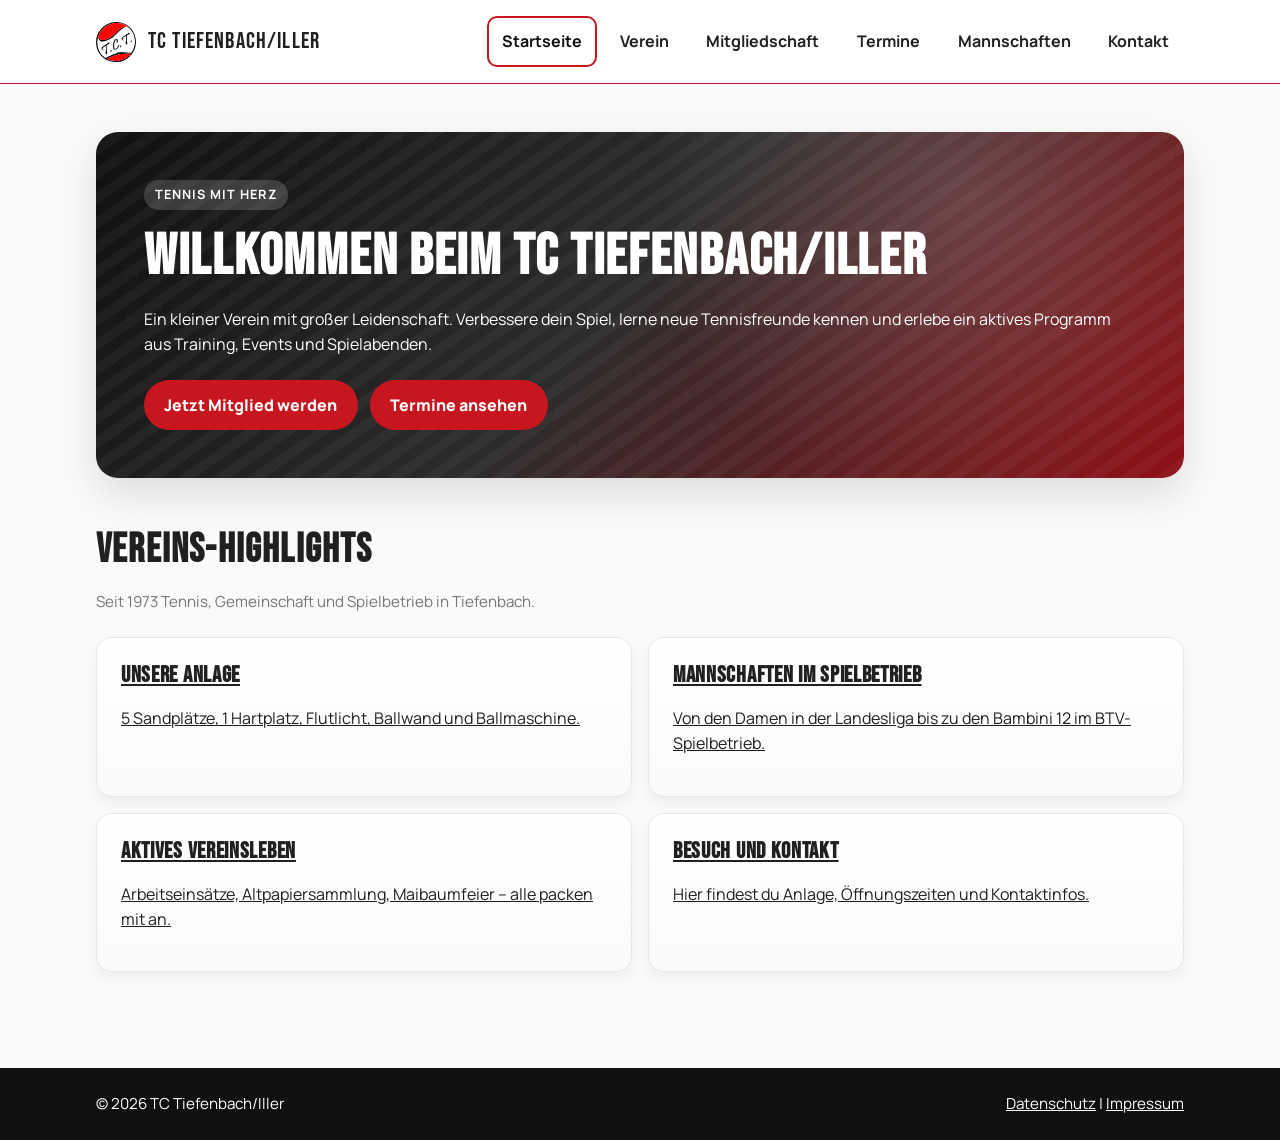
==== index.html @ e9e4abec "First version" ====
<!doctype html>
<html lang="de">
  <head>
    <meta charset="UTF-8" />
    <meta name="viewport" content="width=device-width, initial-scale=1.0" />
    <title>TC Tiefenbach/Iller | Startseite</title>
    <meta
      name="description"
      content="Der TC Tiefenbach/Iller ist ein einladender Tennisverein mit Training, Events und Spielbetrieb für alle Altersgruppen."
    />
    <meta property="og:title" content="TC Tiefenbach/Iller" />
    <meta
      property="og:description"
      content="Moderner, gemeinschaftsorientierter Tennissport für Einsteiger und Wettkampfspieler."
    />
    <meta property="og:type" content="website" />
    <link rel="preload" href="fonts/manrope-400.woff2" as="font" type="font/woff2" crossorigin="anonymous" />
    <link rel="preload" href="fonts/manrope-700.woff2" as="font" type="font/woff2" crossorigin="anonymous" />
    <link rel="preload" href="fonts/bebas-neue-400.woff2" as="font" type="font/woff2" crossorigin="anonymous" />
    <link rel="icon" href="images/tc-tiefenbach-logo-without-text.svg" type="image/svg+xml" />
    <link rel="stylesheet" href="css/style.css" />
  </head>
  <body class="home-page">
    <a class="skip-link" href="#main-content">Zum Inhalt springen</a>
    <header class="site-header">
      <div class="header-inner">
        <a class="brand" href="index.html" aria-label="TC Tiefenbach/Iller Startseite">
          <span class="brand-mark" aria-hidden="true"></span>
          <span class="brand-text">TC Tiefenbach/Iller</span>
        </a>
        <button
          class="nav-toggle"
          type="button"
          data-nav-toggle
          aria-expanded="false"
          aria-controls="primary-nav"
        >
          Menü
        </button>
        <nav id="primary-nav" class="primary-nav" data-primary-nav aria-label="Hauptnavigation">
          <ul>
            <li><a aria-current="page" href="index.html">Startseite</a></li>
            <li><a href="about.html">Verein</a></li>
            <li><a href="membership.html">Mitgliedschaft</a></li>
            <li><a href="schedule.html">Termine</a></li>
            <li><a href="teams.html">Mannschaften</a></li>
            <li><a href="contact.html">Kontakt</a></li>
          </ul>
        </nav>
      </div>
    </header>

    <main id="main-content" class="page">
      <section class="hero reveal">
        <span class="kicker">Tennis mit Herz</span>
        <h1>Willkommen beim TC Tiefenbach/Iller</h1>
        <p>
          Ein kleiner Verein mit großer Leidenschaft. Verbessere dein Spiel, lerne
          neue Tennisfreunde kennen und erlebe ein aktives Programm aus Training,
          Events und Spielabenden.
        </p>
        <div class="actions">
          <a class="btn btn-primary" href="membership.html">Jetzt Mitglied werden</a>
          <a class="btn btn-primary" href="schedule.html">Termine ansehen</a>
        </div>
      </section>

      <section class="section reveal" aria-labelledby="highlights-title">
        <div class="section-header">
          <h2 id="highlights-title">Vereins-Highlights</h2>
          <p class="meta">Seit 1973 Tennis, Gemeinschaft und Spielbetrieb in Tiefenbach.</p>
        </div>
        <div class="grid two">
          <a class="card card-muted" href="about.html">
            <h3>Unsere Anlage</h3>
            <p>5 Sandplätze, 1 Hartplatz, Flutlicht, Ballwand und Ballmaschine.</p>
          </a>
          <a class="card card-muted" href="teams.html">
            <h3>Mannschaften im Spielbetrieb</h3>
            <p>Von den Damen in der Landesliga bis zu den Bambini 12 im BTV-Spielbetrieb.</p>
          </a>
          <a class="card card-muted" href="schedule.html">
            <h3>Aktives Vereinsleben</h3>
            <p>Arbeitseinsätze, Altpapiersammlung, Maibaumfeier – alle packen mit an.</p>
          </a>
          <a class="card card-muted" href="contact.html">
            <h3>Besuch und Kontakt</h3>
            <p>Hier findest du Anlage, Öffnungszeiten und Kontaktinfos.</p>
          </a>
        </div>
      </section>
    </main>

    <footer class="site-footer">
      <div class="footer-inner">
        <p class="meta">© 2026 TC Tiefenbach/Iller</p>
        <p class="meta"><a href="privacy-policy.html">Datenschutz</a> | <a href="impressum.html">Impressum</a></p>
      </div>
    </footer>
    <script src="js/main.js"></script>
  </body>
</html>
---- css/style.css ----
@font-face {
  font-family: "Manrope";
  src: url("../fonts/manrope-400.woff2") format("woff2");
  font-weight: 400;
  font-style: normal;
  font-display: swap;
}

@font-face {
  font-family: "Manrope";
  src: url("../fonts/manrope-600.woff2") format("woff2");
  font-weight: 600;
  font-style: normal;
  font-display: swap;
}

@font-face {
  font-family: "Manrope";
  src: url("../fonts/manrope-700.woff2") format("woff2");
  font-weight: 700;
  font-style: normal;
  font-display: swap;
}

@font-face {
  font-family: "Manrope";
  src: url("../fonts/manrope-800.woff2") format("woff2");
  font-weight: 800;
  font-style: normal;
  font-display: swap;
}

@font-face {
  font-family: "Bebas Neue";
  src: url("../fonts/bebas-neue-400.woff2") format("woff2");
  font-weight: 400;
  font-style: normal;
  font-display: swap;
}

:root {
  --color-red: #c7161f;
  --color-red-dark: #8f1016;
  --color-red-soft: #f9d8da;
  --color-white: #ffffff;
  --color-black: #101010;
  --color-ink: #202020;
  --color-gray-100: #f4f4f4;
  --color-gray-300: #d8d8d8;
  --color-gray-500: #767676;
  --shadow-soft: 0 16px 40px rgb(0 0 0 / 0.12);
  --radius: 16px;
  --radius-sm: 10px;
  --container: 1120px;
  --space-1: 0.5rem;
  --space-2: 0.75rem;
  --space-3: 1rem;
  --space-4: 1.5rem;
  --space-5: 2rem;
  --space-6: 3rem;
}

* {
  box-sizing: border-box;
}

html {
  scroll-behavior: smooth;
}

body {
  margin: 0;
  min-height: 100vh;
  color: var(--color-ink);
  background: #ffffff;
  font-family: "Manrope", "Segoe UI", sans-serif;
  line-height: 1.55;
}

.home-page {
  background: #fafafa;
}

.about-page {
  background: #fafafa;
}

.schedule-page {
  background: #fafafa;
}

.membership-page {
  background: #fafafa;
}

.membership-page .actions {
  justify-content: center;
}

.news-page {
  background: #fafafa;
}

.contact-page {
  background: #fafafa;
}

a {
  color: inherit;
}

img {
  max-width: 100%;
  display: block;
}

.skip-link {
  position: absolute;
  left: -999px;
  top: 8px;
  z-index: 999;
  background: var(--color-black);
  color: var(--color-white);
  padding: var(--space-2) var(--space-3);
  border-radius: var(--radius-sm);
}

.skip-link:focus {
  left: 8px;
}

.site-header {
  position: sticky;
  top: 0;
  z-index: 50;
  border-bottom: 1px solid var(--color-red);
  backdrop-filter: blur(8px);
  background: rgb(255 255 255 / 0.92);
}

.header-inner {
  max-width: var(--container);
  margin: 0 auto;
  padding: var(--space-3);
  display: flex;
  align-items: center;
  justify-content: space-between;
  gap: var(--space-3);
}

.brand {
  display: flex;
  align-items: center;
  gap: var(--space-2);
  text-decoration: none;
}

.brand-mark {
  width: 40px;
  height: 40px;
  background-image: url("../images/tc-tiefenbach-logo-without-text.svg");
  background-size: contain;
  background-position: center;
  background-repeat: no-repeat;
}

.brand-text {
  font-family: "Bebas Neue", "Trebuchet MS", sans-serif;
  font-size: 1.45rem;
  letter-spacing: 0.05em;
}

.nav-toggle {
  border: 1px solid var(--color-black);
  background: var(--color-white);
  border-radius: 999px;
  padding: 0.55rem 0.85rem;
  color: var(--color-black);
  font-weight: 700;
}

.primary-nav {
  position: absolute;
  left: 0;
  right: 0;
  top: calc(100% + 1px);
  background: var(--color-white);
  border-bottom: 1px solid rgb(0 0 0 / 0.08);
  padding: var(--space-3) var(--space-3) var(--space-3);
  display: none;
}

.primary-nav.is-open {
  display: block;
}

.primary-nav ul {
  list-style: none;
  margin: 0;
  padding: 0;
  display: grid;
  gap: var(--space-1);
}

.primary-nav a {
  display: block;
  padding: 0.7rem 0.8rem;
  text-decoration: none;
  border-radius: var(--radius-sm);
  font-weight: 700;
  border: 2px solid transparent;
}

.primary-nav a:hover,
.primary-nav a:focus-visible {
  background: var(--color-gray-100);
  color: var(--color-black);
}

.primary-nav a[aria-current="page"] {
  background: transparent;
  border-color: var(--color-red);
  color: var(--color-black);
}

.page {
  max-width: var(--container);
  margin: 0 auto;
  padding: var(--space-5) var(--space-3) var(--space-6);
}

.hero {
  background:
    linear-gradient(130deg, var(--color-black), #2c2c2c 48%, var(--color-red-dark));
  color: var(--color-white);
  border-radius: calc(var(--radius) + 6px);
  padding: var(--space-5);
  box-shadow: var(--shadow-soft);
  overflow: hidden;
  position: relative;
}

.hero::after {
  content: "";
  position: absolute;
  inset: 0;
  background:
    radial-gradient(circle at 80% 20%, rgb(255 255 255 / 0.14), transparent 35%),
    repeating-linear-gradient(
      145deg,
      transparent,
      transparent 10px,
      rgb(255 255 255 / 0.04) 10px,
      rgb(255 255 255 / 0.04) 20px
    );
  pointer-events: none;
}

.hero > * {
  position: relative;
  z-index: 1;
}

.kicker {
  display: inline-block;
  margin-bottom: var(--space-2);
  padding: 0.3rem 0.7rem;
  border-radius: 999px;
  background: rgb(255 255 255 / 0.16);
  font-size: 0.8rem;
  font-weight: 700;
  letter-spacing: 0.08em;
  text-transform: uppercase;
}

h1,
h2,
h3 {
  margin: 0 0 var(--space-3);
  line-height: 1.2;
  font-family: "Bebas Neue", "Trebuchet MS", sans-serif;
  letter-spacing: 0.03em;
}

h1 {
  font-size: clamp(2.1rem, 9vw, 3.6rem);
}

h2 {
  font-size: clamp(1.7rem, 6vw, 2.5rem);
}

h3 {
  font-size: 1.45rem;
}

p {
  margin-top: 0;
  margin-bottom: var(--space-3);
}

.actions {
  display: flex;
  flex-wrap: wrap;
  gap: var(--space-2);
  margin-top: var(--space-4);
}

.btn {
  display: inline-flex;
  align-items: center;
  justify-content: center;
  min-height: 44px;
  border-radius: 999px;
  text-decoration: none;
  font-weight: 800;
  padding: 0.65rem 1.15rem;
  border: 2px solid transparent;
  transition: transform 0.2s ease, background-color 0.2s ease, border-color 0.2s ease;
}

.btn:focus-visible,
.nav-toggle:focus-visible,
a:focus-visible {
  outline: 3px solid var(--color-red);
  outline-offset: 2px;
}

.btn:hover {
  transform: translateY(-1px);
}

.btn-primary {
  background: var(--color-red);
  color: var(--color-white);
}

.btn-primary:hover {
  background: var(--color-red-dark);
}

.btn-secondary {
  background: transparent;
  color: var(--color-black);
  border-color: var(--color-black);
}

.section {
  margin-top: var(--space-6);
}

.section-header {
  margin-bottom: var(--space-4);
}

.grid {
  display: grid;
  gap: var(--space-3);
}

.card {
  background: var(--color-white);
  border: 1px solid rgb(0 0 0 / 0.08);
  border-radius: var(--radius);
  padding: var(--space-4);
  box-shadow: 0 6px 14px rgb(0 0 0 / 0.05);
}

.card strong {
  color: var(--color-red-dark);
}

.card-muted {
  background: linear-gradient(180deg, #fff, #fafafa);
}

.table-wrap {
  overflow-x: auto;
  border-radius: var(--radius);
  border: 1px solid rgb(0 0 0 / 0.1);
}

table {
  width: 100%;
  border-collapse: collapse;
  min-width: 560px;
  background: var(--color-white);
}

th,
td {
  padding: 0.85rem;
  text-align: left;
  border-bottom: 1px solid var(--color-gray-300);
}

th {
  background: var(--color-black);
  color: var(--color-white);
  font-size: 0.9rem;
}

tr.next-event td {
  background: rgb(199 22 31 / 0.08);
  border-top: 2px solid var(--color-red);
  border-bottom: 2px solid var(--color-red);
}

.month-break td {
  background: var(--color-white);
  color: var(--color-red-dark);
  font-weight: 800;
  letter-spacing: 0.02em;
  text-align: center;
  border-top: 2px solid var(--color-red);
  border-bottom: 2px solid var(--color-red);
}

.meta {
  color: var(--color-gray-500);
  font-size: 0.95rem;
}

.site-footer {
  background: var(--color-black);
  color: var(--color-white);
  margin-top: var(--space-6);
}

.site-footer .meta,
.site-footer a {
  color: var(--color-white);
}

.footer-inner {
  max-width: var(--container);
  margin: 0 auto;
  padding: var(--space-4) var(--space-3);
  display: flex;
  align-items: center;
  justify-content: space-between;
  flex-wrap: nowrap;
  gap: var(--space-3);
}

.footer-inner .meta {
  margin: 0;
}

.reveal {
  opacity: 0;
  transform: translateY(18px);
}

.reveal.in-view {
  opacity: 1;
  transform: translateY(0);
  transition: opacity 0.45s ease, transform 0.45s ease;
}

@media (min-width: 640px) {
  .grid.two {
    grid-template-columns: repeat(2, minmax(0, 1fr));
  }

  .hero {
    padding: var(--space-6);
  }
}

@media (min-width: 960px) {
  .nav-toggle {
    display: none;
  }

  .primary-nav {
    position: static;
    display: block;
    padding: 0;
    border: 0;
    background: transparent;
  }

  .primary-nav ul {
    display: flex;
    gap: var(--space-1);
  }

  .page {
    padding-top: var(--space-6);
  }

  .grid.three {
    grid-template-columns: repeat(3, minmax(0, 1fr));
  }

  .footer-inner {
    gap: var(--space-4);
  }
}

@media (prefers-reduced-motion: reduce) {
  html {
    scroll-behavior: auto;
  }

  *,
  *::before,
  *::after {
    animation-duration: 0.01ms !important;
    animation-iteration-count: 1 !important;
    transition-duration: 0.01ms !important;
    scroll-behavior: auto !important;
  }

  .reveal,
  .reveal.in-view {
    opacity: 1;
    transform: none;
  }
}
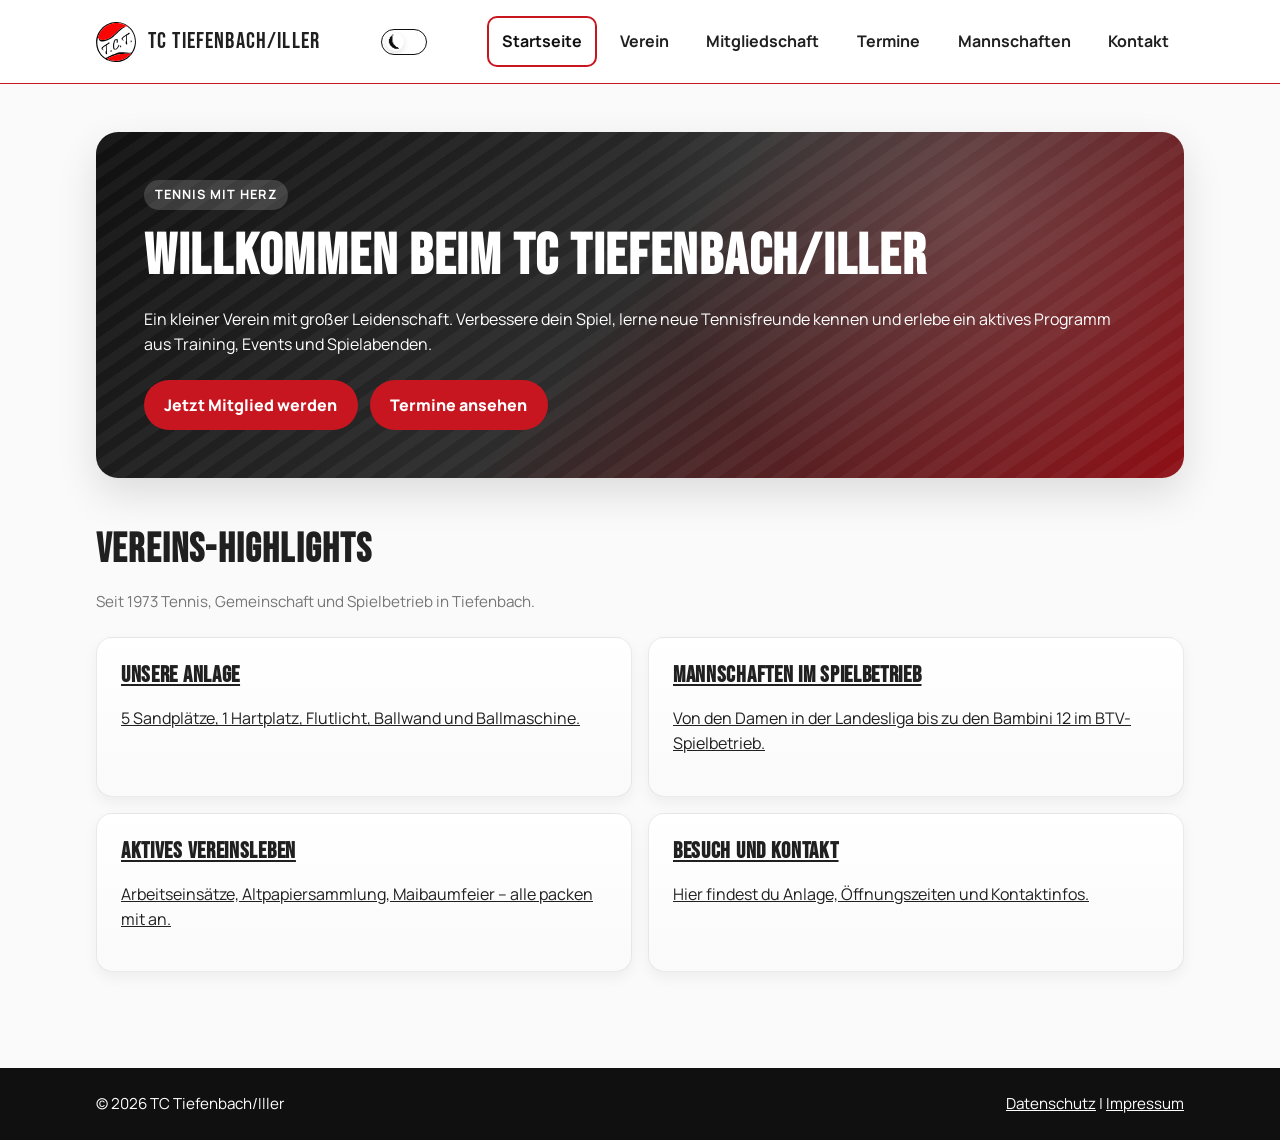
==== commit 53ed869b: "Added darkmode" ====
--- a/index.html
+++ b/index.html
@@ -8,12 +8,14 @@
       name="description"
       content="Der TC Tiefenbach/Iller ist ein einladender Tennisverein mit Training, Events und Spielbetrieb für alle Altersgruppen."
     />
+    <meta name="robots" content="index, follow" />
     <meta property="og:title" content="TC Tiefenbach/Iller" />
     <meta
       property="og:description"
       content="Moderner, gemeinschaftsorientierter Tennissport für Einsteiger und Wettkampfspieler."
     />
     <meta property="og:type" content="website" />
+    <link rel="canonical" href="https://tc-tiefenbach-iller.de/" />
     <link rel="preload" href="fonts/manrope-400.woff2" as="font" type="font/woff2" crossorigin="anonymous" />
     <link rel="preload" href="fonts/manrope-700.woff2" as="font" type="font/woff2" crossorigin="anonymous" />
     <link rel="preload" href="fonts/bebas-neue-400.woff2" as="font" type="font/woff2" crossorigin="anonymous" />
@@ -37,6 +39,15 @@
         >
           Menü
         </button>
+        <button
+          class="dark-mode-toggle"
+          type="button"
+          data-dark-toggle
+          aria-label="Dunkelmodus umschalten"
+          title="Dunkelmodus"
+        >
+          🌙
+        </button>
         <nav id="primary-nav" class="primary-nav" data-primary-nav aria-label="Hauptnavigation">
           <ul>
             <li><a aria-current="page" href="index.html">Startseite</a></li>
@@ -44,8 +55,7 @@
             <li><a href="membership.html">Mitgliedschaft</a></li>
             <li><a href="schedule.html">Termine</a></li>
             <li><a href="teams.html">Mannschaften</a></li>
-            <li><a href="contact.html">Kontakt</a></li>
-          </ul>
+            <li><a href="contact.html">Kontakt</a></li></ul>
         </nav>
       </div>
     </header>
@@ -100,3 +110,9 @@
     <script src="js/main.js"></script>
   </body>
 </html>
+
+
+
+
+
+
--- a/css/style.css
+++ b/css/style.css
@@ -153,6 +153,8 @@
   align-items: center;
   gap: var(--space-2);
   text-decoration: none;
+  flex-shrink: 1;
+  min-width: 0;
 }
 
 .brand-mark {
@@ -177,6 +179,7 @@
   padding: 0.55rem 0.85rem;
   color: var(--color-black);
   font-weight: 700;
+  flex-shrink: 0;
 }
 
 .primary-nav {
@@ -468,6 +471,40 @@
   }
 }
 
+@media (max-width: 959px) {
+  .brand {
+    min-width: 0;
+  }
+
+  .brand-text {
+    white-space: nowrap;
+    overflow: hidden;
+    text-overflow: ellipsis;
+  }
+
+  .dark-mode-toggle {
+    order: 2;
+    margin-left: auto;
+    width: 40px;
+    height: 24px;
+  }
+
+  .dark-mode-toggle::after {
+    left: 3px;
+    width: 18px;
+    height: 18px;
+  }
+
+  .nav-toggle {
+    order: 3;
+    margin-left: 0.25rem;
+  }
+
+  .primary-nav {
+    order: 4;
+  }
+}
+
 @media (min-width: 960px) {
   .nav-toggle {
     display: none;
@@ -499,6 +536,249 @@
   }
 }
 
+/* Dark Mode */
+@media (prefers-color-scheme: dark) {
+  :root {
+    --color-ink: #f0f0f0;
+    --color-gray-100: #2a2a2a;
+    --color-gray-300: #444444;
+    --color-gray-500: #999999;
+    --color-red-dark: #d7252c;
+    --shadow-soft: 0 16px 40px rgb(0 0 0 / 0.4);
+  }
+
+  body {
+    background: #1a1a1a;
+    color: var(--color-ink);
+  }
+
+  .home-page,
+  .about-page,
+  .schedule-page,
+  .membership-page,
+  .news-page,
+  .contact-page {
+    background: #1a1a1a;
+  }
+
+  .site-header {
+    background: rgb(26 26 26 / 0.92);
+    border-bottom-color: var(--color-red);
+  }
+
+  .nav-toggle {
+    border-color: var(--color-ink);
+    background: transparent;
+    color: var(--color-ink);
+  }
+
+  .primary-nav {
+    background: #1a1a1a;
+    border-bottom-color: rgb(255 255 255 / 0.1);
+  }
+
+  .primary-nav a:hover,
+  .primary-nav a:focus-visible {
+    background: var(--color-gray-100);
+    color: var(--color-white);
+  }
+
+  .primary-nav a[aria-current="page"] {
+    color: var(--color-white);
+  }
+
+  .btn-secondary {
+    color: var(--color-ink);
+    border-color: var(--color-ink);
+  }
+
+  .card {
+    background: #252525;
+    border-color: rgb(255 255 255 / 0.1);
+    box-shadow: 0 6px 14px rgb(0 0 0 / 0.3);
+  }
+
+  .card-muted {
+    background: linear-gradient(180deg, #252525, #1f1f1f);
+  }
+
+  table {
+    background: #252525;
+  }
+
+  th,
+  td {
+    border-bottom-color: var(--color-gray-300);
+  }
+
+  th {
+    background: #333333;
+    color: var(--color-white);
+  }
+
+  tr.next-event td {
+    background: rgb(199 22 31 / 0.2);
+  }
+
+  .month-break td {
+    background: #252525;
+    color: var(--color-red-soft);
+  }
+
+  .table-wrap {
+    border-color: rgb(255 255 255 / 0.1);
+  }
+}
+
+html[data-theme="dark"] {
+  --color-ink: #f0f0f0;
+  --color-gray-100: #2a2a2a;
+  --color-gray-300: #444444;
+  --color-gray-500: #999999;
+  --color-red-dark: #d7252c;
+  --shadow-soft: 0 16px 40px rgb(0 0 0 / 0.4);
+}
+
+html[data-theme="dark"] body {
+  background: #1a1a1a;
+  color: var(--color-ink);
+}
+
+html[data-theme="dark"] .home-page,
+html[data-theme="dark"] .about-page,
+html[data-theme="dark"] .schedule-page,
+html[data-theme="dark"] .membership-page,
+html[data-theme="dark"] .news-page,
+html[data-theme="dark"] .contact-page {
+  background: #1a1a1a;
+}
+
+html[data-theme="dark"] .site-header {
+  background: rgb(26 26 26 / 0.92);
+  border-bottom-color: var(--color-red);
+}
+
+html[data-theme="dark"] .nav-toggle {
+  border-color: var(--color-ink);
+  background: transparent;
+  color: var(--color-ink);
+}
+
+html[data-theme="dark"] .primary-nav {
+  background: #1a1a1a;
+  border-bottom-color: rgb(255 255 255 / 0.1);
+}
+
+html[data-theme="dark"] .primary-nav a:hover,
+html[data-theme="dark"] .primary-nav a:focus-visible {
+  background: var(--color-gray-100);
+  color: var(--color-white);
+}
+
+html[data-theme="dark"] .primary-nav a[aria-current="page"] {
+  color: var(--color-white);
+}
+
+html[data-theme="dark"] .btn-secondary {
+  color: var(--color-ink);
+  border-color: var(--color-ink);
+}
+
+html[data-theme="dark"] .card {
+  background: #252525;
+  border-color: rgb(255 255 255 / 0.1);
+  box-shadow: 0 6px 14px rgb(0 0 0 / 0.3);
+}
+
+html[data-theme="dark"] .card-muted {
+  background: linear-gradient(180deg, #252525, #1f1f1f);
+}
+
+html[data-theme="dark"] table {
+  background: #252525;
+}
+
+html[data-theme="dark"] th,
+html[data-theme="dark"] td {
+  border-bottom-color: var(--color-gray-300);
+}
+
+html[data-theme="dark"] th {
+  background: #333333;
+  color: var(--color-white);
+}
+
+html[data-theme="dark"] tr.next-event td {
+  background: rgb(199 22 31 / 0.2);
+}
+
+html[data-theme="dark"] .month-break td {
+  background: #252525;
+  color: var(--color-red-soft);
+}
+
+html[data-theme="dark"] .table-wrap {
+  border-color: rgb(255 255 255 / 0.1);
+}
+
+.dark-mode-toggle {
+  border: 1px solid var(--color-black);
+  background: transparent;
+  border-radius: 999px;
+  width: 46px;
+  height: 26px;
+  padding: 0;
+  position: relative;
+  color: transparent;
+  font-size: 0;
+  cursor: pointer;
+  transition: background-color 0.2s ease, border-color 0.2s ease;
+  overflow: hidden;
+  flex-shrink: 0;
+}
+
+.dark-mode-toggle::after {
+  content: "⏾";
+  position: absolute;
+  top: 50%;
+  left: 4px;
+  width: 18px;
+  height: 18px;
+  border-radius: 999px;
+  background: var(--color-white);
+  color: var(--color-black);
+  box-shadow: 0 2px 6px rgb(0 0 0 / 0.12);
+  display: flex;
+  align-items: center;
+  justify-content: center;
+  font-size: 0.9rem;
+  line-height: 18px;
+  transform: translateY(-50%);
+  transition: transform 0.2s ease, background-color 0.2s ease;
+}
+
+.dark-mode-toggle[aria-pressed="true"] {
+  border-color: var(--color-red);
+  background: var(--color-red);
+}
+
+.dark-mode-toggle[aria-pressed="true"]::after {
+  content: "☀";
+  transform: translateX(20px) translateY(-50%);
+}
+
+html[data-theme="dark"] .dark-mode-toggle {
+  border-color: var(--color-ink);
+  background: transparent;
+}
+
+html[data-theme="dark"] .dark-mode-toggle::after {
+  background: var(--color-white);
+}
+
+.dark-mode-toggle:hover {
+  opacity: 0.9;
+}
 @media (prefers-reduced-motion: reduce) {
   html {
     scroll-behavior: auto;
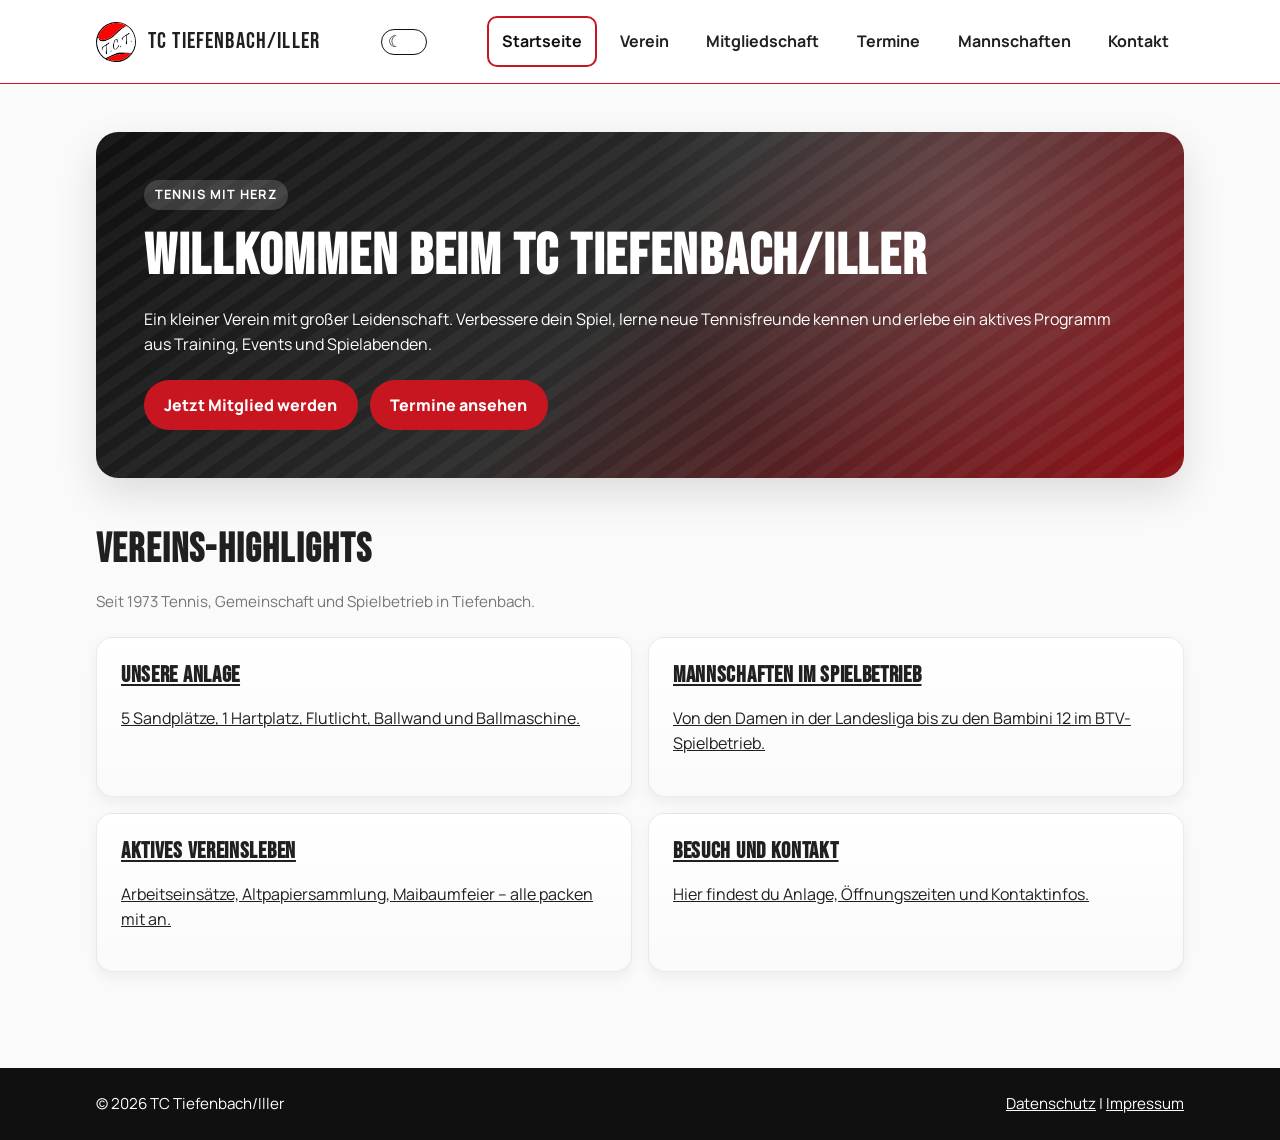
==== commit 01f511ea: "Use logo with white background" ====
--- a/index.html
+++ b/index.html
@@ -19,7 +19,7 @@
     <link rel="preload" href="fonts/manrope-400.woff2" as="font" type="font/woff2" crossorigin="anonymous" />
     <link rel="preload" href="fonts/manrope-700.woff2" as="font" type="font/woff2" crossorigin="anonymous" />
     <link rel="preload" href="fonts/bebas-neue-400.woff2" as="font" type="font/woff2" crossorigin="anonymous" />
-    <link rel="icon" href="images/tc-tiefenbach-logo-without-text.svg" type="image/svg+xml" />
+    <link rel="icon" href="images/tc-tiefenbach-logo-without-text-white.svg" type="image/svg+xml" />
     <link rel="stylesheet" href="css/style.css" />
   </head>
   <body class="home-page">
--- a/css/style.css
+++ b/css/style.css
@@ -160,7 +160,7 @@
 .brand-mark {
   width: 40px;
   height: 40px;
-  background-image: url("../images/tc-tiefenbach-logo-without-text.svg");
+  background-image: url("../images/tc-tiefenbach-logo-without-text-white.svg");
   background-size: contain;
   background-position: center;
   background-repeat: no-repeat;
@@ -738,23 +738,23 @@
 }
 
 .dark-mode-toggle::after {
-  content: "⏾";
+  content: "☾";
   position: absolute;
   top: 50%;
   left: 4px;
   width: 18px;
   height: 18px;
   border-radius: 999px;
-  background: var(--color-white);
+  background: transparent;
   color: var(--color-black);
-  box-shadow: 0 2px 6px rgb(0 0 0 / 0.12);
+  box-shadow: none;
   display: flex;
   align-items: center;
   justify-content: center;
-  font-size: 0.9rem;
+  font-size: 1rem;
   line-height: 18px;
   transform: translateY(-50%);
-  transition: transform 0.2s ease, background-color 0.2s ease;
+  transition: transform 0.2s ease, color 0.2s ease;
 }
 
 .dark-mode-toggle[aria-pressed="true"] {
